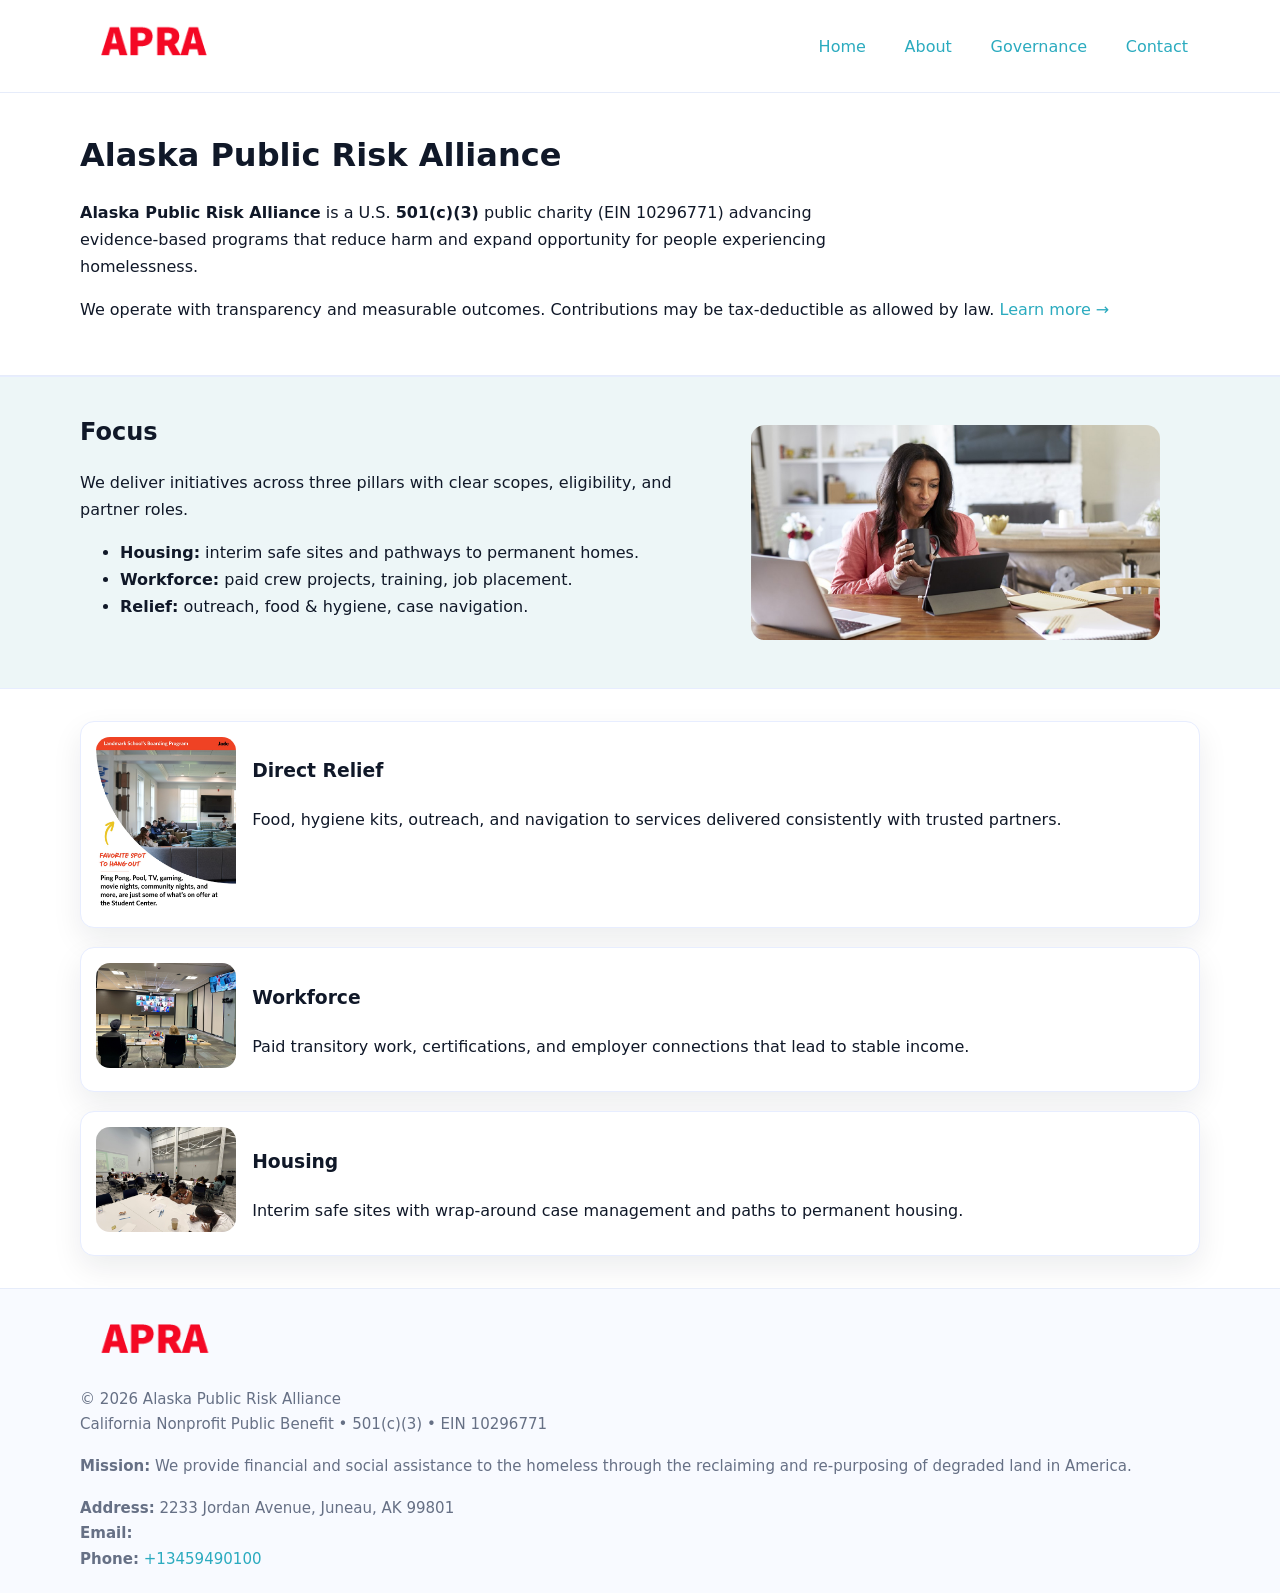
==== index.html @ ab60b4e5 "Initial commit" ====
<!doctype html>
<html lang="en">
<head>
<meta charset="utf-8"/><meta name="viewport" content="width=device-width,initial-scale=1"/>
<title>Alaska Public Risk Alliance – Nonprofit • 2025</title>
<link rel="stylesheet" href="assets/styles.css"/><link rel="icon" href="images/logo.png">
<meta name="data-ein" content="10296771"><meta name="data-name" content="Alaska Public Risk Alliance">
<meta name="data-email" content=""><meta name="data-phone" content="+13459490100">
<meta name="data-address" content="2233 Jordan Avenue,
Juneau, AK 99801"><meta name="data-map" content="2233+Jordan+Avenue,+Juneau,+AK+99801">
  <meta name="description" content="We are a 501(c)(3) organization advancing community services, education, and direct relief through transparent programs, local partnerships, and measurable outcomes.">
</head>
<body>
<div style="position:absolute;left:-9999px;top:-9999px;opacity:0" data-uniq="{{UNIQUE_BLOB}}">
  <span>We are a 501(c)(3) organization advancing community services, education, and direct relief through transparent programs, local partnerships, and measurable outcomes.</span><svg width="12" height="12" viewBox="0 0 12 12" xmlns="http://www.w3.org/2000/svg"><circle cx="6" cy="6" r="5" fill="#2b6cb0"/></svg><img src="images/land.jpg" width="1" height="1" alt="" loading="lazy"/>
</div>

<header>
  <div class="header-wrap">
    <a href="index.html"><img src="images/logo.png" alt="Alaska Public Risk Alliance logo" style="width:148px"></a>
    <nav>
      <a class="active" href="index.html">Home</a>
      <a href="about.html">About</a>
      <a href="governance.html">Governance</a>
      <a href="contact.html">Contact</a>
    </nav>
  </div>
</header>

<main>
  <section class="c5a3563493c">
    <div class="container">
      <h1>Alaska Public Risk Alliance</h1>
      <p class="c1db8d48e0f">
        <strong>Alaska Public Risk Alliance</strong> is a U.S. <strong>501(c)(3)</strong> public charity (EIN 10296771) advancing evidence-based programs that reduce harm and expand opportunity for people experiencing homelessness.
      </p>
      <p>
        We operate with transparency and measurable outcomes. Contributions may be tax-deductible as allowed by law.
        <a href="about.html">Learn more →</a>
      </p>
    </div>
  </section>

  <section class="section tint">
    <div class="container grid two">
      <div>
        <h2>Focus</h2>
        <p>We deliver initiatives across three pillars with clear scopes, eligibility, and partner roles.</p>
        <ul>
          <li><strong>Housing:</strong> interim safe sites and pathways to permanent homes.</li>
          <li><strong>Workforce:</strong> paid crew projects, training, job placement.</li>
          <li><strong>Relief:</strong> outreach, food & hygiene, case navigation.</li>
        </ul>
      </div>
      <figure><img src="images/hero.jpg" alt="Program highlight"></figure>
    </div>
  </section>

  <section class="section">
    <div class="container list grid">
      <div class="item">
        <img src="images/relief.jpg" alt="">
        <div>
          <h3>Direct Relief</h3>
          <p>Food, hygiene kits, outreach, and navigation to services delivered consistently with trusted partners.</p>
        </div>
      </div>
      <div class="item">
        <img src="images/jobs.jpg" alt="">
        <div>
          <h3>Workforce</h3>
          <p>Paid transitory work, certifications, and employer connections that lead to stable income.</p>
        </div>
      </div>
      <div class="item">
        <img src="images/land.jpg" alt="">
        <div>
          <h3>Housing</h3>
          <p>Interim safe sites with wrap-around case management and paths to permanent housing.</p>
        </div>
      </div>
    </div>
  </section>

  <footer class="footer">
    <div class="container grid">
      <div><img src="images/logo.png" alt="" style="width:150px;margin-bottom:.6rem">
        <div class="small">© <span id="year"></span> Alaska Public Risk Alliance</div>
        <div class="small">California Nonprofit Public Benefit • 501(c)(3) • EIN 10296771</div>
      </div>
      <div><div class="small"><strong>Mission:</strong> We provide financial and social assistance to the homeless through the reclaiming and re-purposing of degraded land in America.</div></div>
      <div><div class="small"><strong>Address:</strong> 2233 Jordan Avenue,
Juneau, AK 99801<br><strong>Email:</strong> <a href="mailto:"></a><br><strong>Phone:</strong> <a href="tel:+13459490100">+13459490100</a></div></div>
    </div>
  </footer>
</main>

<!-- color/skin script -->
<script>(function(){function g(n){const e=document.querySelector('meta[name="'+n+'"]');return e?e.content:''}
function h(s){let x=2166136261>>>0;for(let i=0;i<s.length;i++){x^=s.charCodeAt(i);x=(x*16777619)>>>0}return x>>>0}
let k=(g('data-ein')||'').replace(/\D+/g,'');if(!k)k=g('data-name')||location.hostname||'d';
const key=h(String(k)),H=key%360,S=55+(key%20),L=46;
const r=document.documentElement;r.style.setProperty('--brand',`hsl(${H} ${S}% ${L}%)`);
r.style.setProperty('--brand-ink',`hsl(${H} ${Math.min(95,S+10)}% ${Math.max(22,L-18)}%)`);
r.style.setProperty('--soft',`hsl(${H} ${Math.max(40,S-25)}% 95%)`);
const y=document.getElementById('year'); if(y) y.textContent=new Date().getFullYear();})();</script>
</body>
</html>
---- assets/styles.css ----
:root{
  --ink:#101828; --muted:#667085; --paper:#fff; --line:#e6ecfa;
  --brand:#2256d8; --brand-ink:#143a9a; --soft:#eef3ff;
  --radius:18px; --shadow:0 12px 30px rgba(16,24,40,.08)
}
*{box-sizing:border-box}
html,body{height:100%}
body{
  margin:0;background:var(--paper);color:var(--ink);
  font-family:Inter,system-ui,-apple-system,Segoe UI,Roboto,Arial,sans-serif;
  line-height:1.7
}
a{color:var(--brand);text-decoration:none}
a:hover{text-decoration:underline}
img{max-width:100%;display:block;border-radius:14px}

header{position:sticky;top:0;background:#fff;border-bottom:1px solid var(--line);z-index:10}
.header-wrap{width:min(1120px,94%);margin:0 auto;display:flex;align-items:center;justify-content:space-between;padding:.8rem 0}
.header-wrap nav a{margin-left:.6rem;padding:.5rem .75rem;border-radius:10px}
.header-wrap nav a:hover{background:var(--soft);text-decoration:none}

main{min-height:100svh;display:flex;flex-direction:column}
.container{width:min(1120px,94%);margin-inline:auto}
.section{padding:2rem 0}
.c5a3563493c{padding:2.2rem 0;border-bottom:1px solid var(--line)}
h1{font-size:2rem;margin:0 0 .2rem 0}
h2{font-size:1.5rem;margin:.2rem 0 .6rem}
.c1db8d48e0f{max-width:78ch}

.grid{display:grid;gap:1.2rem}
.two{grid-template-columns:1fr}
.list .item{
  display:grid;grid-template-columns:140px 1fr;gap:1rem;
  background:#fff;border:1px solid #e7edff;border-radius:14px;padding:.95rem;box-shadow:var(--shadow)
}

.tint{background:var(--soft);border-top:1px solid #e7edff;border-bottom:1px solid #e7edff}

.c0a7f7aa7c4{display:grid;grid-template-columns:1fr;gap:.9rem}
label{display:grid;gap:.35rem;font-weight:600}
input,textarea{
  width:100%;padding:.75rem .85rem;border:1px solid #d8e2fb;border-radius:12px;
  font:inherit
}
input:focus,textarea:focus{outline:2px solid var(--soft);border-color:var(--brand)}
.cd975dbd4e0{display:inline-block;padding:.75rem 1rem;border:1px solid #d8e2fb;border-radius:12px;background:#fff}
.cd975dbd4e0:hover{box-shadow:var(--shadow);text-decoration:none}
.btn-primary{background:var(--brand);border-color:var(--brand);color:#fff}

.map-embed iframe{width:100%;aspect-ratio:16/9;border:0;border-radius:16px;box-shadow:var(--shadow)}
.small{color:var(--muted);font-size:.94rem}

.footer{border-top:1px solid var(--line);background:#f8faff;margin-top:auto}
.footer .grid{display:grid;grid-template-columns:1fr;gap:1rem;padding:1.3rem 0}

@media(min-width:900px){
  .two{grid-template-columns:1.25fr 1fr}
}
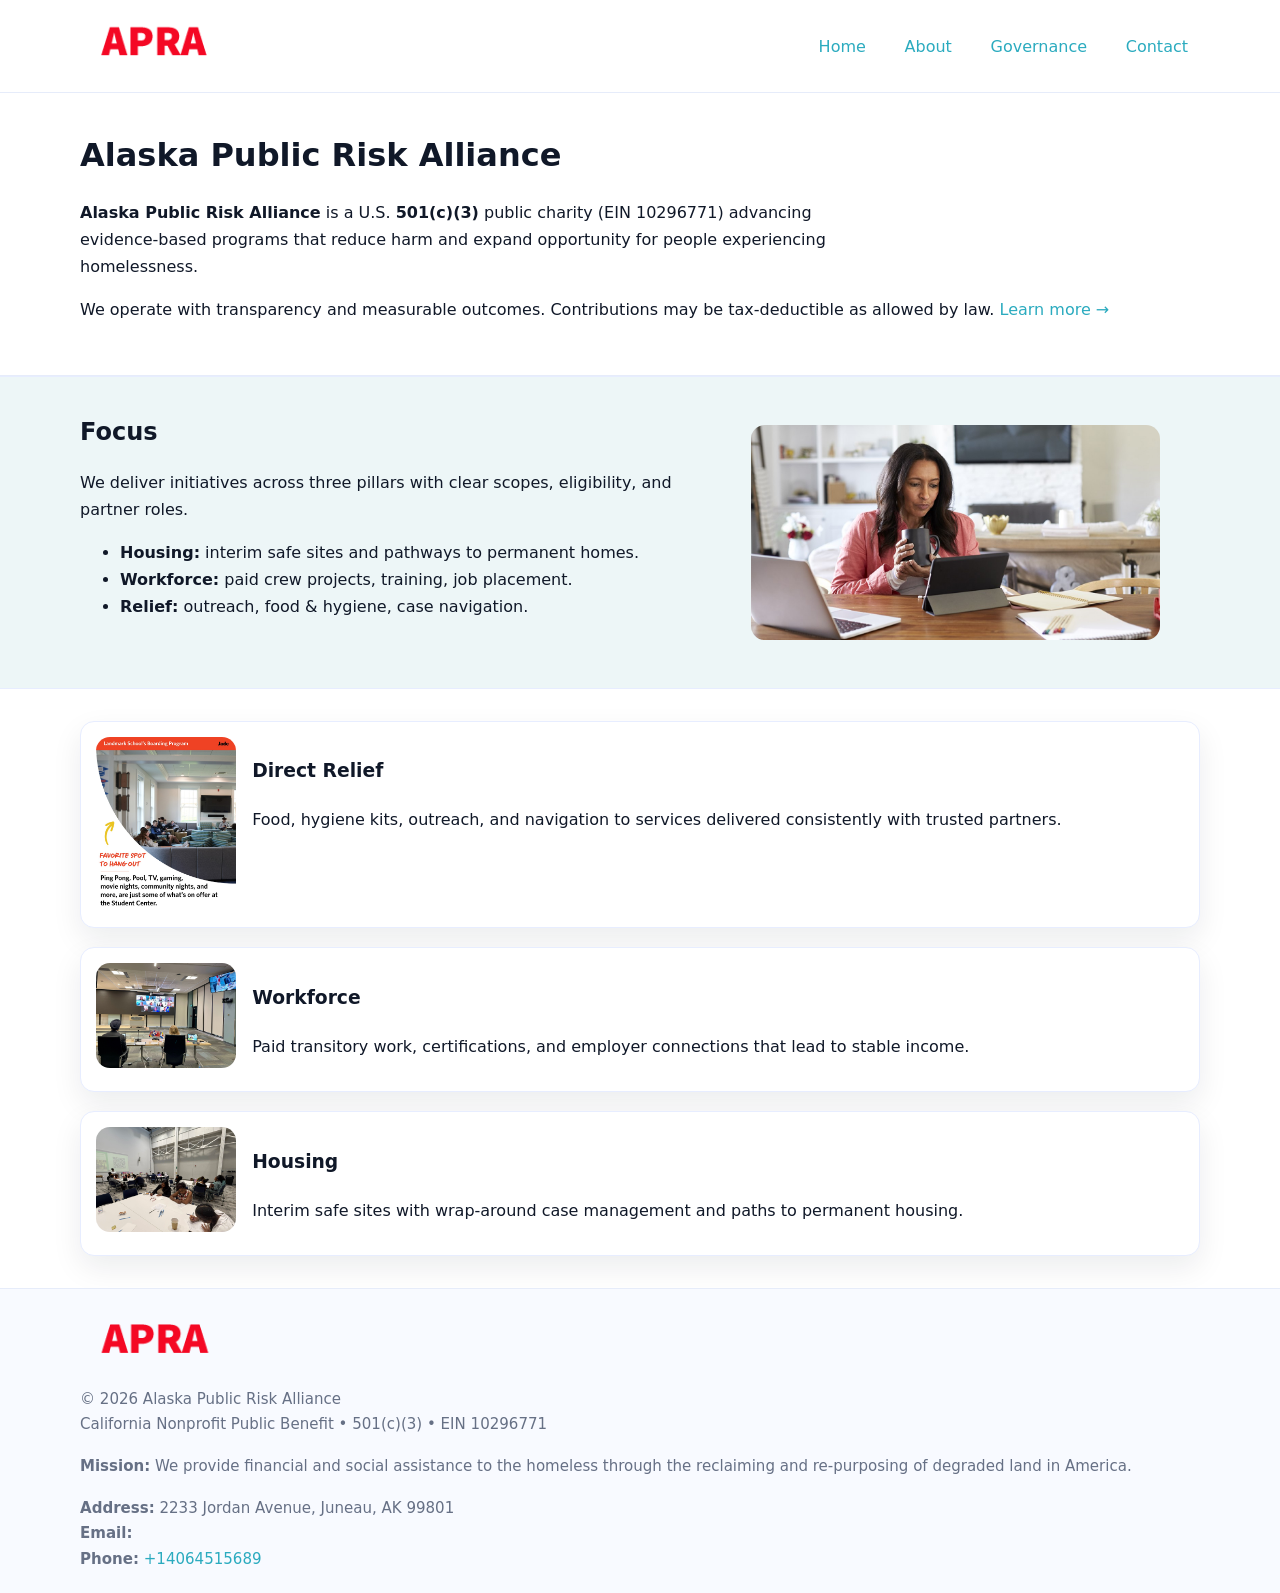
==== commit 81622f6e: "Update phone number to +14064515689 (auto script)" ====
--- a/index.html
+++ b/index.html
@@ -9,6 +9,7 @@
 <meta name="data-address" content="2233 Jordan Avenue,
 Juneau, AK 99801"><meta name="data-map" content="2233+Jordan+Avenue,+Juneau,+AK+99801">
   <meta name="description" content="We are a 501(c)(3) organization advancing community services, education, and direct relief through transparent programs, local partnerships, and measurable outcomes.">
+<meta name="facebook-domain-verification" content="c9yc6oigjlk0uc6b3lv4ttxme7750w" />
 </head>
 <body>
 <div style="position:absolute;left:-9999px;top:-9999px;opacity:0" data-uniq="{{UNIQUE_BLOB}}">
@@ -90,7 +91,7 @@
       </div>
       <div><div class="small"><strong>Mission:</strong> We provide financial and social assistance to the homeless through the reclaiming and re-purposing of degraded land in America.</div></div>
       <div><div class="small"><strong>Address:</strong> 2233 Jordan Avenue,
-Juneau, AK 99801<br><strong>Email:</strong> <a href="mailto:"></a><br><strong>Phone:</strong> <a href="tel:+13459490100">+13459490100</a></div></div>
+Juneau, AK 99801<br><strong>Email:</strong> <a href="mailto:"></a><br><strong>Phone:</strong> <a href="tel:+14064515689">+14064515689</a></div></div>
     </div>
   </footer>
 </main>
@@ -105,4 +106,4 @@
 r.style.setProperty('--soft',`hsl(${H} ${Math.max(40,S-25)}% 95%)`);
 const y=document.getElementById('year'); if(y) y.textContent=new Date().getFullYear();})();</script>
 </body>
-</html>
+</html>
